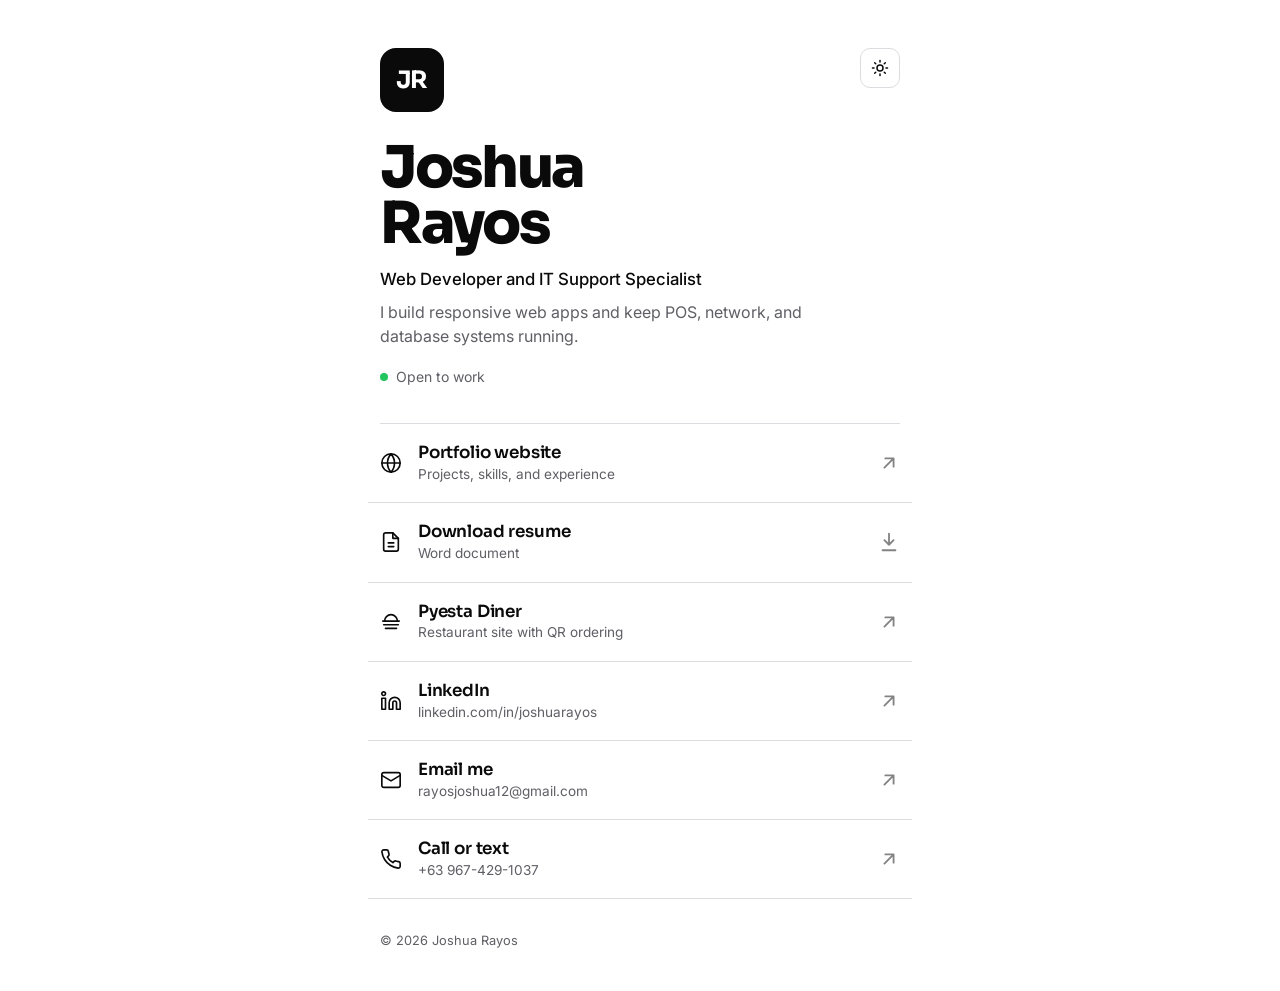
==== index.html @ ccd53c5b "Add files via upload" ====
<!doctype html>
<html lang="en">
<head>
  <meta charset="UTF-8" />
  <meta name="viewport" content="width=device-width, initial-scale=1" />
  <title>Joshua Rayos — Links</title>
  <meta name="description" content="Joshua Rayos, web developer and IT support specialist. Portfolio, resume, and contact links." />
  <meta property="og:title" content="Joshua Rayos — Links" />
  <meta property="og:description" content="Web developer and IT support specialist. Portfolio, resume, and contact links." />
  <link rel="icon" href="data:image/svg+xml,<svg xmlns=%22http://www.w3.org/2000/svg%22 viewBox=%220 0 100 100%22><rect width=%22100%22 height=%22100%22 rx=%2222%22 fill=%22%23111%22/><text x=%2250%22 y=%2467%22 font-size=%2250%22 font-family=%22sans-serif%22 font-weight=%22700%22 fill=%22%23fff%22 text-anchor=%22middle%22>JR</text></svg>" />
  <link rel="preconnect" href="https://fonts.googleapis.com" />
  <link rel="preconnect" href="https://fonts.gstatic.com" crossorigin />
  <link href="https://fonts.googleapis.com/css2?family=Inter:wght@400;500;600&family=Sora:wght@500;700;800&display=swap" rel="stylesheet" />
  <style>
    :root {
      --bg: #ffffff;
      --fg: #0a0a0a;
      --muted: #5f5f66;
      --line: #dcdce0;
      --safe-top: env(safe-area-inset-top, 0px);
      --safe-bottom: env(safe-area-inset-bottom, 0px);
    }
    @media (prefers-color-scheme: dark) {
      :root:not([data-theme="light"]) { --bg: #000000; --fg: #f5f5f5; --muted: #9a9aa2; --line: #2a2a2e; }
    }
    :root[data-theme="dark"] { --bg: #000000; --fg: #f5f5f5; --muted: #9a9aa2; --line: #2a2a2e; }

    * { box-sizing: border-box; margin: 0; }
    html, body { min-height: 100%; }
    body {
      background: var(--bg);
      color: var(--fg);
      font-family: Inter, system-ui, -apple-system, "Segoe UI", sans-serif;
      line-height: 1.5;
      padding: calc(48px + var(--safe-top)) 20px calc(40px + var(--safe-bottom));
      -webkit-font-smoothing: antialiased;
    }
    main { max-width: 520px; margin: 0 auto; }

    .top { display: flex; justify-content: space-between; align-items: flex-start; gap: 16px; }
    .mono {
      width: 64px; height: 64px; border-radius: 16px;
      background: var(--fg); color: var(--bg);
      display: grid; place-items: center;
      font: 700 24px/1 Sora, sans-serif; letter-spacing: -0.02em;
    }
    .theme {
      width: 40px; height: 40px; border-radius: 10px;
      border: 1px solid var(--line); background: transparent; color: var(--fg);
      display: grid; place-items: center; cursor: pointer;
    }
    .theme:hover { border-color: var(--fg); }

    h1 {
      margin-top: 28px;
      font: 800 clamp(2.6rem, 11vw, 3.6rem)/0.98 Sora, sans-serif;
      letter-spacing: -0.04em;
    }
    .role { margin-top: 14px; font-size: 1.05rem; font-weight: 500; }
    .bio { margin-top: 8px; color: var(--muted); max-width: 44ch; }
    .status {
      margin-top: 18px; display: inline-flex; align-items: center; gap: 8px;
      font-size: 0.875rem; color: var(--muted);
    }
    .status::before { content: ""; width: 8px; height: 8px; border-radius: 50%; background: #22c55e; }

    nav { margin-top: 36px; border-top: 1px solid var(--line); }
    .link {
      display: flex; align-items: center; gap: 16px;
      padding: 18px 12px; margin: 0 -12px;
      border-bottom: 1px solid var(--line);
      color: inherit; text-decoration: none;
      transition: background-color .18s, color .18s;
    }
    .link:hover, .link:focus-visible { background: var(--fg); color: var(--bg); outline: none; }
    .link:hover .sub, .link:focus-visible .sub { color: inherit; opacity: .7; }
    .link svg { flex: none; width: 22px; height: 22px; }
    .text { flex: 1; min-width: 0; }
    .title { display: block; font: 600 1.05rem/1.3 Sora, sans-serif; letter-spacing: -0.01em; }
    .sub { display: block; font-size: 0.85rem; color: var(--muted); overflow: hidden; text-overflow: ellipsis; white-space: nowrap; }
    .go { flex: none; width: 18px; height: 18px; opacity: .5; }
    .link:hover .go { opacity: 1; }
    :focus-visible { outline: 2px solid var(--fg); outline-offset: 3px; }

    footer { margin-top: 32px; font-size: 0.8rem; color: var(--muted); }
    @media (prefers-reduced-motion: reduce) { * { transition: none !important; } }
  </style>
</head>
<body>
  <main>
    <div class="top">
      <div class="mono" aria-hidden="true">JR</div>
      <button class="theme" id="theme" aria-label="Toggle light and dark mode">
        <svg width="18" height="18" viewBox="0 0 24 24" fill="none" stroke="currentColor" stroke-width="2" stroke-linecap="round" stroke-linejoin="round"><circle cx="12" cy="12" r="4"/><path d="M12 2v2M12 20v2M4.9 4.9l1.4 1.4M17.7 17.7l1.4 1.4M2 12h2M20 12h2M4.9 19.1l1.4-1.4M17.7 6.3l1.4-1.4"/></svg>
      </button>
    </div>

    <h1>Joshua<br />Rayos</h1>
    <p class="role">Web Developer and IT Support Specialist</p>
    <p class="bio">I build responsive web apps and keep POS, network, and database systems running.</p>
    <p class="status">Open to work</p>

    <nav aria-label="Links">
      <!-- EDIT: replace YOUR-USERNAME and YOUR-REPO with your GitHub details -->
      <a class="link" href="https://YOUR-USERNAME.github.io/YOUR-REPO/" target="_blank" rel="noopener">
        <svg viewBox="0 0 24 24" fill="none" stroke="currentColor" stroke-width="1.8" stroke-linecap="round" stroke-linejoin="round"><circle cx="12" cy="12" r="10"/><path d="M2 12h20M12 2a15 15 0 0 1 0 20M12 2a15 15 0 0 0 0 20"/></svg>
        <span class="text"><span class="title">Portfolio website</span><span class="sub">Projects, skills, and experience</span></span>
        <svg class="go" viewBox="0 0 24 24" fill="none" stroke="currentColor" stroke-width="2" stroke-linecap="round" stroke-linejoin="round"><path d="M7 17 17 7M8 7h9v9"/></svg>
      </a>

      <a class="link" href="./Joshua_Rayos_Professional_Resume.docx" download>
        <svg viewBox="0 0 24 24" fill="none" stroke="currentColor" stroke-width="1.8" stroke-linecap="round" stroke-linejoin="round"><path d="M14 2H6a2 2 0 0 0-2 2v16a2 2 0 0 0 2 2h12a2 2 0 0 0 2-2V8z"/><path d="M14 2v6h6M9 13h6M9 17h6"/></svg>
        <span class="text"><span class="title">Download resume</span><span class="sub">Word document</span></span>
        <svg class="go" viewBox="0 0 24 24" fill="none" stroke="currentColor" stroke-width="2" stroke-linecap="round" stroke-linejoin="round"><path d="M12 3v12M7 10l5 5 5-5M5 21h14"/></svg>
      </a>

      <a class="link" href="https://pyestadiner.com/" target="_blank" rel="noopener">
        <svg viewBox="0 0 24 24" fill="none" stroke="currentColor" stroke-width="1.8" stroke-linecap="round" stroke-linejoin="round"><path d="M3 11h18M5 11a7 7 0 0 1 14 0M4 15h16M6 19h12"/></svg>
        <span class="text"><span class="title">Pyesta Diner</span><span class="sub">Restaurant site with QR ordering</span></span>
        <svg class="go" viewBox="0 0 24 24" fill="none" stroke="currentColor" stroke-width="2" stroke-linecap="round" stroke-linejoin="round"><path d="M7 17 17 7M8 7h9v9"/></svg>
      </a>

      <a class="link" href="https://linkedin.com/in/joshuarayos" target="_blank" rel="noopener">
        <svg viewBox="0 0 24 24" fill="none" stroke="currentColor" stroke-width="1.8" stroke-linecap="round" stroke-linejoin="round"><path d="M16 8a6 6 0 0 1 6 6v7h-4v-7a2 2 0 0 0-4 0v7h-4v-7a6 6 0 0 1 6-6zM2 9h4v12H2zM4 6a2 2 0 1 0 0-4 2 2 0 0 0 0 4z"/></svg>
        <span class="text"><span class="title">LinkedIn</span><span class="sub">linkedin.com/in/joshuarayos</span></span>
        <svg class="go" viewBox="0 0 24 24" fill="none" stroke="currentColor" stroke-width="2" stroke-linecap="round" stroke-linejoin="round"><path d="M7 17 17 7M8 7h9v9"/></svg>
      </a>

      <a class="link" href="mailto:rayosjoshua12@gmail.com">
        <svg viewBox="0 0 24 24" fill="none" stroke="currentColor" stroke-width="1.8" stroke-linecap="round" stroke-linejoin="round"><rect x="2" y="4" width="20" height="16" rx="2"/><path d="m22 7-10 6L2 7"/></svg>
        <span class="text"><span class="title">Email me</span><span class="sub">rayosjoshua12@gmail.com</span></span>
        <svg class="go" viewBox="0 0 24 24" fill="none" stroke="currentColor" stroke-width="2" stroke-linecap="round" stroke-linejoin="round"><path d="M7 17 17 7M8 7h9v9"/></svg>
      </a>

      <a class="link" href="tel:+639674291037">
        <svg viewBox="0 0 24 24" fill="none" stroke="currentColor" stroke-width="1.8" stroke-linecap="round" stroke-linejoin="round"><path d="M22 16.9v3a2 2 0 0 1-2.2 2 19.8 19.8 0 0 1-8.6-3.1 19.5 19.5 0 0 1-6-6A19.8 19.8 0 0 1 2.1 4.2 2 2 0 0 1 4.1 2h3a2 2 0 0 1 2 1.7c.1 1 .4 1.9.7 2.8a2 2 0 0 1-.5 2.1L8.1 9.9a16 16 0 0 0 6 6l1.3-1.3a2 2 0 0 1 2.1-.4c.9.3 1.8.6 2.8.7a2 2 0 0 1 1.7 2z"/></svg>
        <span class="text"><span class="title">Call or text</span><span class="sub">+63 967-429-1037</span></span>
        <svg class="go" viewBox="0 0 24 24" fill="none" stroke="currentColor" stroke-width="2" stroke-linecap="round" stroke-linejoin="round"><path d="M7 17 17 7M8 7h9v9"/></svg>
      </a>
    </nav>

    <footer>&copy; <span id="year"></span> Joshua Rayos</footer>
  </main>

  <script>
    document.getElementById('year').textContent = new Date().getFullYear();
    var root = document.documentElement, btn = document.getElementById('theme');
    try { var saved = localStorage.getItem('theme'); if (saved) root.setAttribute('data-theme', saved); } catch (e) {}
    btn.addEventListener('click', function () {
      var dark = root.getAttribute('data-theme') === 'dark' ||
        (!root.getAttribute('data-theme') && matchMedia('(prefers-color-scheme: dark)').matches);
      var next = dark ? 'light' : 'dark';
      root.setAttribute('data-theme', next);
      try { localStorage.setItem('theme', next); } catch (e) {}
    });
  </script>
</body>
</html>
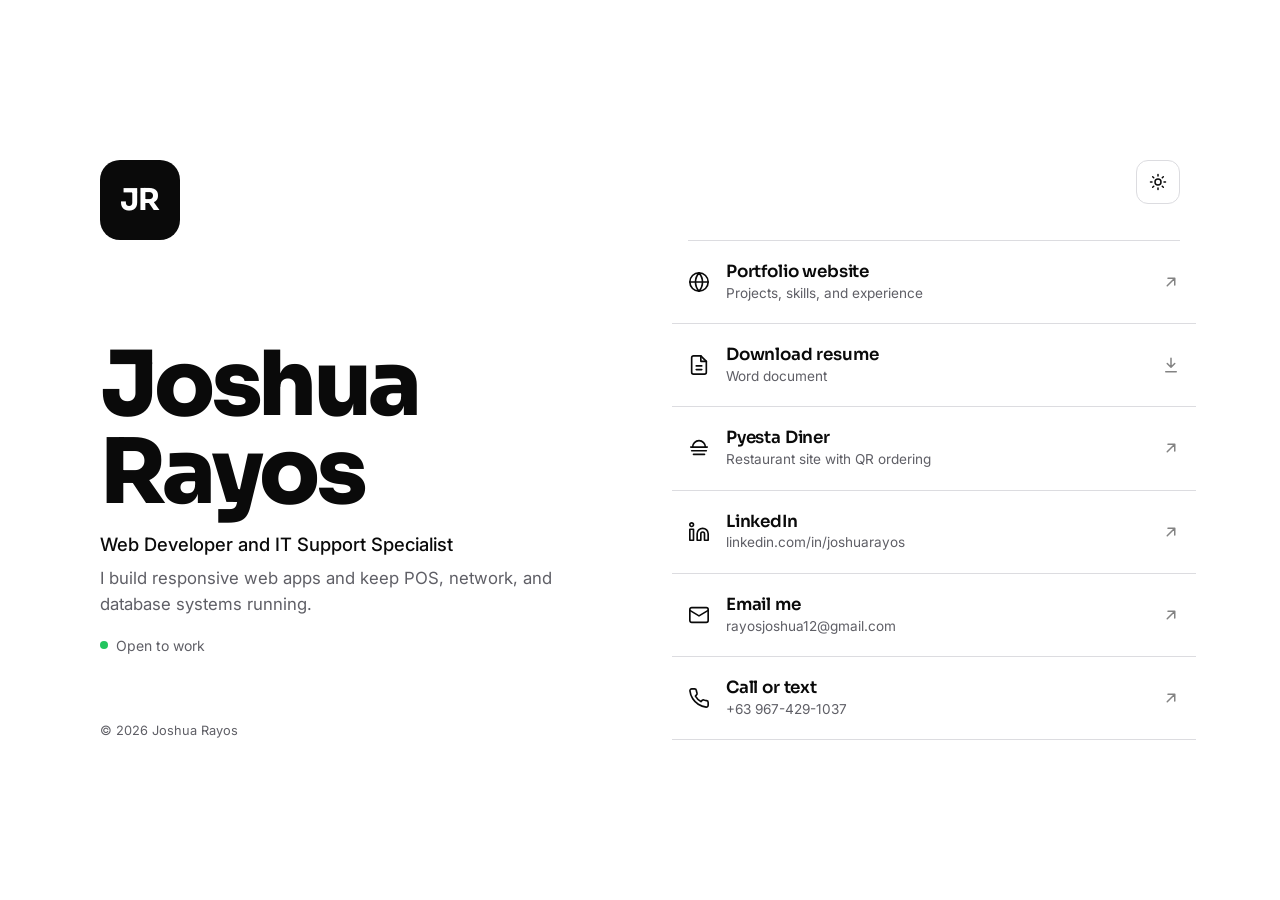
==== commit f31c1602: "Add files via upload TODO" ====
--- a/index.html
+++ b/index.html
@@ -2,157 +2,82 @@
 <html lang="en">
 <head>
   <meta charset="UTF-8" />
-  <meta name="viewport" content="width=device-width, initial-scale=1" />
+  <meta name="viewport" content="width=device-width, initial-scale=1, viewport-fit=cover" />
   <title>Joshua Rayos — Links</title>
   <meta name="description" content="Joshua Rayos, web developer and IT support specialist. Portfolio, resume, and contact links." />
+  <meta name="theme-color" content="#ffffff" />
+  <meta property="og:type" content="website" />
   <meta property="og:title" content="Joshua Rayos — Links" />
   <meta property="og:description" content="Web developer and IT support specialist. Portfolio, resume, and contact links." />
   <link rel="icon" href="data:image/svg+xml,<svg xmlns=%22http://www.w3.org/2000/svg%22 viewBox=%220 0 100 100%22><rect width=%22100%22 height=%22100%22 rx=%2222%22 fill=%22%23111%22/><text x=%2250%22 y=%2467%22 font-size=%2250%22 font-family=%22sans-serif%22 font-weight=%22700%22 fill=%22%23fff%22 text-anchor=%22middle%22>JR</text></svg>" />
+
   <link rel="preconnect" href="https://fonts.googleapis.com" />
   <link rel="preconnect" href="https://fonts.gstatic.com" crossorigin />
   <link href="https://fonts.googleapis.com/css2?family=Inter:wght@400;500;600&family=Sora:wght@500;700;800&display=swap" rel="stylesheet" />
-  <style>
-    :root {
-      --bg: #ffffff;
-      --fg: #0a0a0a;
-      --muted: #5f5f66;
-      --line: #dcdce0;
-      --safe-top: env(safe-area-inset-top, 0px);
-      --safe-bottom: env(safe-area-inset-bottom, 0px);
-    }
-    @media (prefers-color-scheme: dark) {
-      :root:not([data-theme="light"]) { --bg: #000000; --fg: #f5f5f5; --muted: #9a9aa2; --line: #2a2a2e; }
-    }
-    :root[data-theme="dark"] { --bg: #000000; --fg: #f5f5f5; --muted: #9a9aa2; --line: #2a2a2e; }
 
-    * { box-sizing: border-box; margin: 0; }
-    html, body { min-height: 100%; }
-    body {
-      background: var(--bg);
-      color: var(--fg);
-      font-family: Inter, system-ui, -apple-system, "Segoe UI", sans-serif;
-      line-height: 1.5;
-      padding: calc(48px + var(--safe-top)) 20px calc(40px + var(--safe-bottom));
-      -webkit-font-smoothing: antialiased;
-    }
-    main { max-width: 520px; margin: 0 auto; }
-
-    .top { display: flex; justify-content: space-between; align-items: flex-start; gap: 16px; }
-    .mono {
-      width: 64px; height: 64px; border-radius: 16px;
-      background: var(--fg); color: var(--bg);
-      display: grid; place-items: center;
-      font: 700 24px/1 Sora, sans-serif; letter-spacing: -0.02em;
-    }
-    .theme {
-      width: 40px; height: 40px; border-radius: 10px;
-      border: 1px solid var(--line); background: transparent; color: var(--fg);
-      display: grid; place-items: center; cursor: pointer;
-    }
-    .theme:hover { border-color: var(--fg); }
-
-    h1 {
-      margin-top: 28px;
-      font: 800 clamp(2.6rem, 11vw, 3.6rem)/0.98 Sora, sans-serif;
-      letter-spacing: -0.04em;
-    }
-    .role { margin-top: 14px; font-size: 1.05rem; font-weight: 500; }
-    .bio { margin-top: 8px; color: var(--muted); max-width: 44ch; }
-    .status {
-      margin-top: 18px; display: inline-flex; align-items: center; gap: 8px;
-      font-size: 0.875rem; color: var(--muted);
-    }
-    .status::before { content: ""; width: 8px; height: 8px; border-radius: 50%; background: #22c55e; }
-
-    nav { margin-top: 36px; border-top: 1px solid var(--line); }
-    .link {
-      display: flex; align-items: center; gap: 16px;
-      padding: 18px 12px; margin: 0 -12px;
-      border-bottom: 1px solid var(--line);
-      color: inherit; text-decoration: none;
-      transition: background-color .18s, color .18s;
-    }
-    .link:hover, .link:focus-visible { background: var(--fg); color: var(--bg); outline: none; }
-    .link:hover .sub, .link:focus-visible .sub { color: inherit; opacity: .7; }
-    .link svg { flex: none; width: 22px; height: 22px; }
-    .text { flex: 1; min-width: 0; }
-    .title { display: block; font: 600 1.05rem/1.3 Sora, sans-serif; letter-spacing: -0.01em; }
-    .sub { display: block; font-size: 0.85rem; color: var(--muted); overflow: hidden; text-overflow: ellipsis; white-space: nowrap; }
-    .go { flex: none; width: 18px; height: 18px; opacity: .5; }
-    .link:hover .go { opacity: 1; }
-    :focus-visible { outline: 2px solid var(--fg); outline-offset: 3px; }
-
-    footer { margin-top: 32px; font-size: 0.8rem; color: var(--muted); }
-    @media (prefers-reduced-motion: reduce) { * { transition: none !important; } }
-  </style>
+  <link rel="stylesheet" href="css/style.css" />
+  <script src="js/theme-init.js"></script>
 </head>
 <body>
-  <main>
-    <div class="top">
+  <div class="page">
+
+    <header class="top">
       <div class="mono" aria-hidden="true">JR</div>
-      <button class="theme" id="theme" aria-label="Toggle light and dark mode">
-        <svg width="18" height="18" viewBox="0 0 24 24" fill="none" stroke="currentColor" stroke-width="2" stroke-linecap="round" stroke-linejoin="round"><circle cx="12" cy="12" r="4"/><path d="M12 2v2M12 20v2M4.9 4.9l1.4 1.4M17.7 17.7l1.4 1.4M2 12h2M20 12h2M4.9 19.1l1.4-1.4M17.7 6.3l1.4-1.4"/></svg>
+      <button class="theme" id="theme" type="button" aria-label="Toggle light and dark mode" aria-pressed="false">
+        <svg width="18" height="18" viewBox="0 0 24 24" fill="none" stroke="currentColor" stroke-width="2" stroke-linecap="round" stroke-linejoin="round" aria-hidden="true"><circle cx="12" cy="12" r="4"/><path d="M12 2v2M12 20v2M4.9 4.9l1.4 1.4M17.7 17.7l1.4 1.4M2 12h2M20 12h2M4.9 19.1l1.4-1.4M17.7 6.3l1.4-1.4"/></svg>
       </button>
-    </div>
+    </header>
 
-    <h1>Joshua<br />Rayos</h1>
-    <p class="role">Web Developer and IT Support Specialist</p>
-    <p class="bio">I build responsive web apps and keep POS, network, and database systems running.</p>
-    <p class="status">Open to work</p>
+    <main class="intro">
+      <h1>Joshua<br />Rayos</h1>
+      <p class="role">Web Developer and IT Support Specialist</p>
+      <p class="bio">I build responsive web apps and keep POS, network, and database systems running.</p>
+      <p class="status">Open to work</p>
+    </main>
 
-    <nav aria-label="Links">
-      <!-- EDIT: replace YOUR-USERNAME and YOUR-REPO with your GitHub details -->
+    <nav class="links" aria-label="Links">
+      <!-- TODO: replace this with the real URL of your portfolio website -->
       <a class="link" href="https://YOUR-USERNAME.github.io/YOUR-REPO/" target="_blank" rel="noopener">
-        <svg viewBox="0 0 24 24" fill="none" stroke="currentColor" stroke-width="1.8" stroke-linecap="round" stroke-linejoin="round"><circle cx="12" cy="12" r="10"/><path d="M2 12h20M12 2a15 15 0 0 1 0 20M12 2a15 15 0 0 0 0 20"/></svg>
+        <svg viewBox="0 0 24 24" fill="none" stroke="currentColor" stroke-width="1.8" stroke-linecap="round" stroke-linejoin="round" aria-hidden="true"><circle cx="12" cy="12" r="10"/><path d="M2 12h20M12 2a15 15 0 0 1 0 20M12 2a15 15 0 0 0 0 20"/></svg>
         <span class="text"><span class="title">Portfolio website</span><span class="sub">Projects, skills, and experience</span></span>
-        <svg class="go" viewBox="0 0 24 24" fill="none" stroke="currentColor" stroke-width="2" stroke-linecap="round" stroke-linejoin="round"><path d="M7 17 17 7M8 7h9v9"/></svg>
+        <svg class="go" viewBox="0 0 24 24" fill="none" stroke="currentColor" stroke-width="2" stroke-linecap="round" stroke-linejoin="round" aria-hidden="true"><path d="M7 17 17 7M8 7h9v9"/></svg>
       </a>
 
       <a class="link" href="./Joshua_Rayos_Professional_Resume.docx" download>
-        <svg viewBox="0 0 24 24" fill="none" stroke="currentColor" stroke-width="1.8" stroke-linecap="round" stroke-linejoin="round"><path d="M14 2H6a2 2 0 0 0-2 2v16a2 2 0 0 0 2 2h12a2 2 0 0 0 2-2V8z"/><path d="M14 2v6h6M9 13h6M9 17h6"/></svg>
+        <svg viewBox="0 0 24 24" fill="none" stroke="currentColor" stroke-width="1.8" stroke-linecap="round" stroke-linejoin="round" aria-hidden="true"><path d="M14 2H6a2 2 0 0 0-2 2v16a2 2 0 0 0 2 2h12a2 2 0 0 0 2-2V8z"/><path d="M14 2v6h6M9 13h6M9 17h6"/></svg>
         <span class="text"><span class="title">Download resume</span><span class="sub">Word document</span></span>
-        <svg class="go" viewBox="0 0 24 24" fill="none" stroke="currentColor" stroke-width="2" stroke-linecap="round" stroke-linejoin="round"><path d="M12 3v12M7 10l5 5 5-5M5 21h14"/></svg>
+        <svg class="go" viewBox="0 0 24 24" fill="none" stroke="currentColor" stroke-width="2" stroke-linecap="round" stroke-linejoin="round" aria-hidden="true"><path d="M12 3v12M7 10l5 5 5-5M5 21h14"/></svg>
       </a>
 
       <a class="link" href="https://pyestadiner.com/" target="_blank" rel="noopener">
-        <svg viewBox="0 0 24 24" fill="none" stroke="currentColor" stroke-width="1.8" stroke-linecap="round" stroke-linejoin="round"><path d="M3 11h18M5 11a7 7 0 0 1 14 0M4 15h16M6 19h12"/></svg>
+        <svg viewBox="0 0 24 24" fill="none" stroke="currentColor" stroke-width="1.8" stroke-linecap="round" stroke-linejoin="round" aria-hidden="true"><path d="M3 11h18M5 11a7 7 0 0 1 14 0M4 15h16M6 19h12"/></svg>
         <span class="text"><span class="title">Pyesta Diner</span><span class="sub">Restaurant site with QR ordering</span></span>
-        <svg class="go" viewBox="0 0 24 24" fill="none" stroke="currentColor" stroke-width="2" stroke-linecap="round" stroke-linejoin="round"><path d="M7 17 17 7M8 7h9v9"/></svg>
+        <svg class="go" viewBox="0 0 24 24" fill="none" stroke="currentColor" stroke-width="2" stroke-linecap="round" stroke-linejoin="round" aria-hidden="true"><path d="M7 17 17 7M8 7h9v9"/></svg>
       </a>
 
       <a class="link" href="https://linkedin.com/in/joshuarayos" target="_blank" rel="noopener">
-        <svg viewBox="0 0 24 24" fill="none" stroke="currentColor" stroke-width="1.8" stroke-linecap="round" stroke-linejoin="round"><path d="M16 8a6 6 0 0 1 6 6v7h-4v-7a2 2 0 0 0-4 0v7h-4v-7a6 6 0 0 1 6-6zM2 9h4v12H2zM4 6a2 2 0 1 0 0-4 2 2 0 0 0 0 4z"/></svg>
+        <svg viewBox="0 0 24 24" fill="none" stroke="currentColor" stroke-width="1.8" stroke-linecap="round" stroke-linejoin="round" aria-hidden="true"><path d="M16 8a6 6 0 0 1 6 6v7h-4v-7a2 2 0 0 0-4 0v7h-4v-7a6 6 0 0 1 6-6zM2 9h4v12H2zM4 6a2 2 0 1 0 0-4 2 2 0 0 0 0 4z"/></svg>
         <span class="text"><span class="title">LinkedIn</span><span class="sub">linkedin.com/in/joshuarayos</span></span>
-        <svg class="go" viewBox="0 0 24 24" fill="none" stroke="currentColor" stroke-width="2" stroke-linecap="round" stroke-linejoin="round"><path d="M7 17 17 7M8 7h9v9"/></svg>
+        <svg class="go" viewBox="0 0 24 24" fill="none" stroke="currentColor" stroke-width="2" stroke-linecap="round" stroke-linejoin="round" aria-hidden="true"><path d="M7 17 17 7M8 7h9v9"/></svg>
       </a>
 
       <a class="link" href="mailto:rayosjoshua12@gmail.com">
-        <svg viewBox="0 0 24 24" fill="none" stroke="currentColor" stroke-width="1.8" stroke-linecap="round" stroke-linejoin="round"><rect x="2" y="4" width="20" height="16" rx="2"/><path d="m22 7-10 6L2 7"/></svg>
+        <svg viewBox="0 0 24 24" fill="none" stroke="currentColor" stroke-width="1.8" stroke-linecap="round" stroke-linejoin="round" aria-hidden="true"><rect x="2" y="4" width="20" height="16" rx="2"/><path d="m22 7-10 6L2 7"/></svg>
         <span class="text"><span class="title">Email me</span><span class="sub">rayosjoshua12@gmail.com</span></span>
-        <svg class="go" viewBox="0 0 24 24" fill="none" stroke="currentColor" stroke-width="2" stroke-linecap="round" stroke-linejoin="round"><path d="M7 17 17 7M8 7h9v9"/></svg>
+        <svg class="go" viewBox="0 0 24 24" fill="none" stroke="currentColor" stroke-width="2" stroke-linecap="round" stroke-linejoin="round" aria-hidden="true"><path d="M7 17 17 7M8 7h9v9"/></svg>
       </a>
 
       <a class="link" href="tel:+639674291037">
-        <svg viewBox="0 0 24 24" fill="none" stroke="currentColor" stroke-width="1.8" stroke-linecap="round" stroke-linejoin="round"><path d="M22 16.9v3a2 2 0 0 1-2.2 2 19.8 19.8 0 0 1-8.6-3.1 19.5 19.5 0 0 1-6-6A19.8 19.8 0 0 1 2.1 4.2 2 2 0 0 1 4.1 2h3a2 2 0 0 1 2 1.7c.1 1 .4 1.9.7 2.8a2 2 0 0 1-.5 2.1L8.1 9.9a16 16 0 0 0 6 6l1.3-1.3a2 2 0 0 1 2.1-.4c.9.3 1.8.6 2.8.7a2 2 0 0 1 1.7 2z"/></svg>
+        <svg viewBox="0 0 24 24" fill="none" stroke="currentColor" stroke-width="1.8" stroke-linecap="round" stroke-linejoin="round" aria-hidden="true"><path d="M22 16.9v3a2 2 0 0 1-2.2 2 19.8 19.8 0 0 1-8.6-3.1 19.5 19.5 0 0 1-6-6A19.8 19.8 0 0 1 2.1 4.2 2 2 0 0 1 4.1 2h3a2 2 0 0 1 2 1.7c.1 1 .4 1.9.7 2.8a2 2 0 0 1-.5 2.1L8.1 9.9a16 16 0 0 0 6 6l1.3-1.3a2 2 0 0 1 2.1-.4c.9.3 1.8.6 2.8.7a2 2 0 0 1 1.7 2z"/></svg>
         <span class="text"><span class="title">Call or text</span><span class="sub">+63 967-429-1037</span></span>
-        <svg class="go" viewBox="0 0 24 24" fill="none" stroke="currentColor" stroke-width="2" stroke-linecap="round" stroke-linejoin="round"><path d="M7 17 17 7M8 7h9v9"/></svg>
+        <svg class="go" viewBox="0 0 24 24" fill="none" stroke="currentColor" stroke-width="2" stroke-linecap="round" stroke-linejoin="round" aria-hidden="true"><path d="M7 17 17 7M8 7h9v9"/></svg>
       </a>
     </nav>
 
-    <footer>&copy; <span id="year"></span> Joshua Rayos</footer>
-  </main>
+    <footer class="foot">&copy; <span id="year">2026</span> Joshua Rayos</footer>
 
-  <script>
-    document.getElementById('year').textContent = new Date().getFullYear();
-    var root = document.documentElement, btn = document.getElementById('theme');
-    try { var saved = localStorage.getItem('theme'); if (saved) root.setAttribute('data-theme', saved); } catch (e) {}
-    btn.addEventListener('click', function () {
-      var dark = root.getAttribute('data-theme') === 'dark' ||
-        (!root.getAttribute('data-theme') && matchMedia('(prefers-color-scheme: dark)').matches);
-      var next = dark ? 'light' : 'dark';
-      root.setAttribute('data-theme', next);
-      try { localStorage.setItem('theme', next); } catch (e) {}
-    });
-  </script>
+  </div>
+
+  <script src="js/main.js" defer></script>
 </body>
 </html>
--- a/css/style.css
+++ b/css/style.css
@@ -0,0 +1,191 @@
+/* ---------- Tokens ---------- */
+:root {
+  --bg: #ffffff;
+  --fg: #0a0a0a;
+  --muted: #5f5f66;
+  --line: #dcdce0;
+  --safe-top: env(safe-area-inset-top, 0px);
+  --safe-bottom: env(safe-area-inset-bottom, 0px);
+  --gutter: 20px;
+  --font-body: Inter, system-ui, -apple-system, "Segoe UI", Roboto, sans-serif;
+  --font-display: Sora, Inter, system-ui, -apple-system, "Segoe UI", sans-serif;
+  color-scheme: light;
+}
+
+@media (prefers-color-scheme: dark) {
+  :root:not([data-theme="light"]) {
+    --bg: #000000; --fg: #f5f5f5; --muted: #9a9aa2; --line: #2a2a2e;
+    color-scheme: dark;
+  }
+}
+:root[data-theme="dark"] {
+  --bg: #000000; --fg: #f5f5f5; --muted: #9a9aa2; --line: #2a2a2e;
+  color-scheme: dark;
+}
+
+/* ---------- Base ---------- */
+*, *::before, *::after { box-sizing: border-box; }
+* { margin: 0; }
+html { -webkit-text-size-adjust: 100%; text-size-adjust: 100%; }
+body {
+  min-height: 100vh;
+  min-height: 100dvh;
+  background: var(--bg);
+  color: var(--fg);
+  font-family: var(--font-body);
+  line-height: 1.5;
+  -webkit-font-smoothing: antialiased;
+  padding:
+    calc(40px + var(--safe-top))
+    max(var(--gutter), env(safe-area-inset-right, 0px))
+    calc(32px + var(--safe-bottom))
+    max(var(--gutter), env(safe-area-inset-left, 0px));
+}
+svg { display: block; }
+:focus-visible { outline: 2px solid var(--fg); outline-offset: 3px; }
+
+/* ---------- Layout (mobile first: one column) ---------- */
+.page {
+  display: grid;
+  grid-template-columns: minmax(0, 1fr);
+  grid-template-areas:
+    "top"
+    "intro"
+    "links"
+    "foot";
+  max-width: 520px;
+  margin: 0 auto;
+}
+.top   { grid-area: top; }
+.intro { grid-area: intro; }
+.links { grid-area: links; }
+.foot  { grid-area: foot; }
+
+/* ---------- Header ---------- */
+.top { display: flex; justify-content: space-between; align-items: flex-start; gap: 16px; }
+
+.mono {
+  width: 64px; height: 64px; border-radius: 16px;
+  background: var(--fg); color: var(--bg);
+  display: grid; place-items: center;
+  font: 700 24px/1 var(--font-display);
+  letter-spacing: -0.02em;
+}
+
+.theme {
+  width: 44px; height: 44px; border-radius: 12px;
+  border: 1px solid var(--line); background: transparent; color: var(--fg);
+  display: grid; place-items: center; cursor: pointer;
+  -webkit-tap-highlight-color: transparent;
+}
+.theme:active { background: var(--line); }
+
+/* ---------- Intro ---------- */
+h1 {
+  margin-top: 28px;
+  font: 800 clamp(2.6rem, 12vw, 3.6rem)/0.98 var(--font-display);
+  letter-spacing: -0.04em;
+  overflow-wrap: anywhere;
+}
+.role { margin-top: 14px; font-size: 1.05rem; font-weight: 500; }
+.bio { margin-top: 8px; color: var(--muted); max-width: 44ch; }
+.status {
+  margin-top: 18px; display: inline-flex; align-items: center; gap: 8px;
+  font-size: 0.875rem; color: var(--muted);
+}
+.status::before { content: ""; width: 8px; height: 8px; border-radius: 50%; background: #22c55e; }
+
+/* ---------- Links ---------- */
+.links { margin-top: 36px; border-top: 1px solid var(--line); }
+
+.link {
+  display: flex; align-items: center; gap: 16px;
+  min-height: 64px;
+  padding: 16px 12px; margin: 0 -12px;
+  border-bottom: 1px solid var(--line);
+  color: inherit; text-decoration: none;
+  transition: background-color .18s, color .18s;
+  -webkit-tap-highlight-color: transparent;
+}
+.link:focus-visible,
+.link:active { background: var(--fg); color: var(--bg); outline: none; }
+.link:focus-visible .sub,
+.link:active .sub { color: inherit; opacity: .7; }
+
+/* Hover only on devices that really hover, so phones don't get a stuck highlight */
+@media (hover: hover) {
+  .link:hover { background: var(--fg); color: var(--bg); }
+  .link:hover .sub { color: inherit; opacity: .7; }
+  .link:hover .go { opacity: 1; }
+  .theme:hover { border-color: var(--fg); }
+}
+
+.link svg { flex: none; width: 22px; height: 22px; }
+.text { flex: 1; min-width: 0; }
+.title { display: block; font: 600 1.05rem/1.3 var(--font-display); letter-spacing: -0.01em; }
+.sub {
+  display: block; font-size: 0.85rem; color: var(--muted);
+  overflow: hidden; text-overflow: ellipsis; white-space: nowrap;
+}
+.link .go { width: 18px; height: 18px; opacity: .5; }
+
+/* ---------- Footer ---------- */
+.foot { margin-top: 32px; font-size: 0.8rem; color: var(--muted); }
+
+/* ---------- Small phones ---------- */
+@media (max-width: 360px) {
+  :root { --gutter: 16px; }
+  .mono { width: 56px; height: 56px; font-size: 21px; }
+  .link { gap: 12px; }
+  .title { font-size: 1rem; }
+}
+
+/* ---------- Large phones / small tablets ---------- */
+@media (min-width: 600px) {
+  :root { --gutter: 32px; }
+  body { padding-top: calc(64px + var(--safe-top)); padding-bottom: calc(48px + var(--safe-bottom)); }
+  .page { max-width: 600px; }
+  .mono { width: 72px; height: 72px; font-size: 27px; border-radius: 18px; }
+  h1 { margin-top: 36px; font-size: 4.25rem; }
+  .role { font-size: 1.15rem; }
+  .bio { font-size: 1.05rem; }
+  .link { padding: 20px 16px; margin: 0 -16px; }
+}
+
+/* ---------- Desktop: profile on the left, links on the right ---------- */
+@media (min-width: 960px) {
+  :root { --gutter: 48px; }
+  body { display: grid; align-items: center; padding-top: calc(48px + var(--safe-top)); }
+  .page {
+    max-width: 1080px;
+    width: 100%;
+    column-gap: 96px;
+    grid-template-columns: minmax(0, 1fr) minmax(0, 1fr);
+    grid-template-areas:
+      "top   top"
+      "intro links"
+      "foot  links";
+    grid-template-rows: auto 1fr auto;
+    align-items: start;
+  }
+  .intro { align-self: center; }
+  .links { margin-top: 0; align-self: center; grid-row: 2 / 4; }
+  .foot  { align-self: end; margin-top: 0; }
+  h1 { font-size: clamp(4.25rem, 7vw, 6rem); }
+  .mono { width: 80px; height: 80px; font-size: 30px; border-radius: 20px; }
+}
+
+/* ---------- Short landscape phones ---------- */
+@media (max-height: 480px) and (orientation: landscape) {
+  body { padding-top: calc(24px + var(--safe-top)); }
+  h1 { margin-top: 16px; }
+}
+
+/* ---------- Motion + print ---------- */
+@media (prefers-reduced-motion: reduce) {
+  * { transition: none !important; }
+}
+@media print {
+  .theme { display: none; }
+  body { padding: 0; }
+}
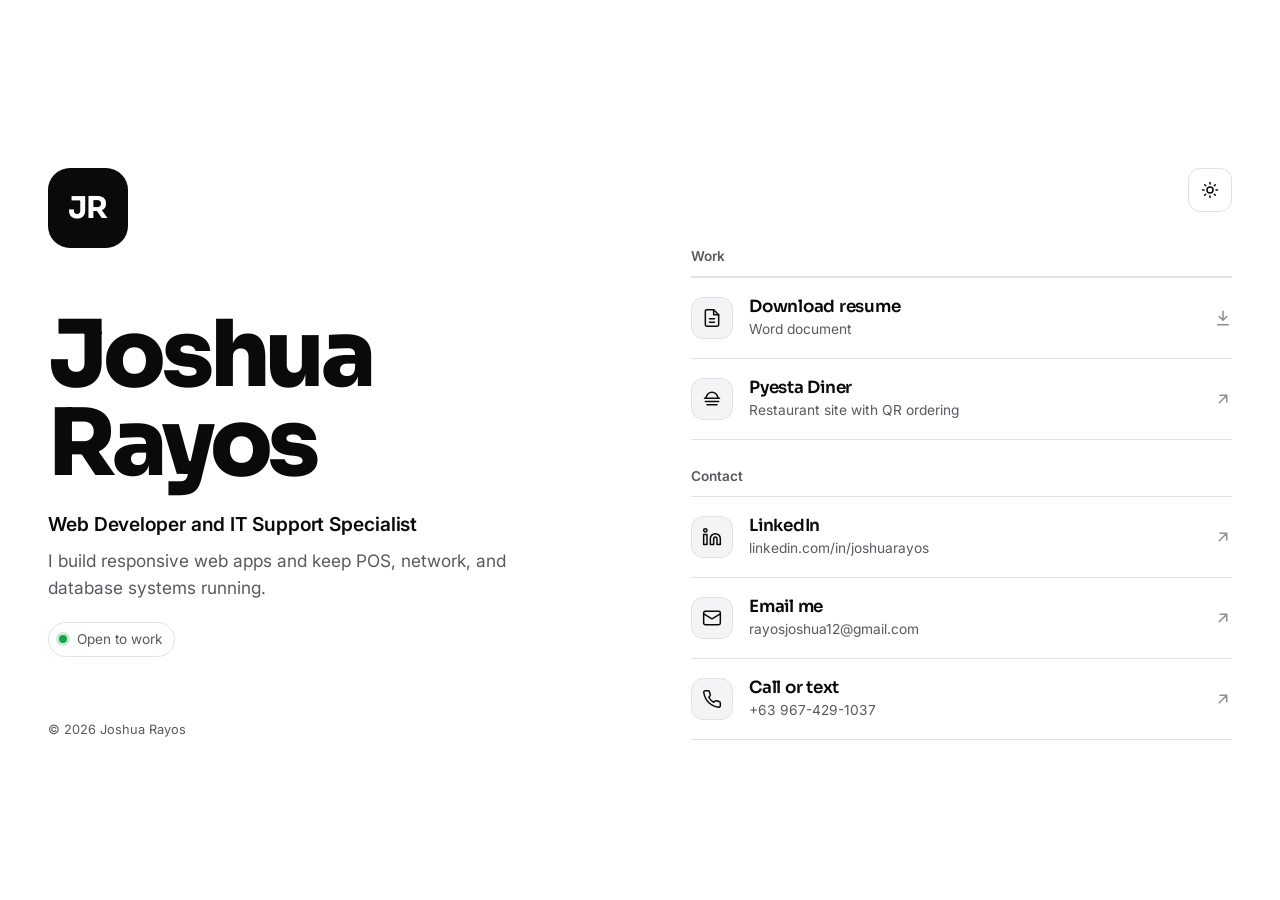
==== commit 72656715: "Add files via upload" ====
--- a/index.html
+++ b/index.html
@@ -3,28 +3,44 @@
 <head>
   <meta charset="UTF-8" />
   <meta name="viewport" content="width=device-width, initial-scale=1, viewport-fit=cover" />
-  <title>Joshua Rayos — Links</title>
+  <title>Joshua Rayos | Web Developer and IT Support Specialist</title>
   <meta name="description" content="Joshua Rayos, web developer and IT support specialist. Portfolio, resume, and contact links." />
+  <meta name="author" content="Joshua Rayos" />
+  <meta name="color-scheme" content="light dark" />
   <meta name="theme-color" content="#ffffff" />
   <meta property="og:type" content="website" />
-  <meta property="og:title" content="Joshua Rayos — Links" />
-  <meta property="og:description" content="Web developer and IT support specialist. Portfolio, resume, and contact links." />
+  <meta property="og:title" content="Joshua Rayos | Web Developer and IT Support Specialist" />
+  <meta property="og:description" content="I build responsive web apps and keep POS, network, and database systems running." />
+  <meta name="twitter:card" content="summary" />
   <link rel="icon" href="data:image/svg+xml,<svg xmlns=%22http://www.w3.org/2000/svg%22 viewBox=%220 0 100 100%22><rect width=%22100%22 height=%22100%22 rx=%2222%22 fill=%22%23111%22/><text x=%2250%22 y=%2467%22 font-size=%2250%22 font-family=%22sans-serif%22 font-weight=%22700%22 fill=%22%23fff%22 text-anchor=%22middle%22>JR</text></svg>" />
 
   <link rel="preconnect" href="https://fonts.googleapis.com" />
   <link rel="preconnect" href="https://fonts.gstatic.com" crossorigin />
-  <link href="https://fonts.googleapis.com/css2?family=Inter:wght@400;500;600&family=Sora:wght@500;700;800&display=swap" rel="stylesheet" />
+  <link href="https://fonts.googleapis.com/css2?family=Inter:wght@400;500;600&family=Sora:wght@500;600;700;800&display=swap" rel="stylesheet" />
 
-  <link rel="stylesheet" href="css/style.css" />
-  <script src="js/theme-init.js"></script>
+  <link rel="stylesheet" href="style.css" />
+  <script src="theme-init.js"></script>
+
+  <script type="application/ld+json">
+  {
+    "@context": "https://schema.org",
+    "@type": "Person",
+    "name": "Joshua Rayos",
+    "jobTitle": "Web Developer and IT Support Specialist",
+    "sameAs": ["https://linkedin.com/in/joshuarayos"]
+  }
+  </script>
 </head>
 <body>
+  <a class="skip" href="#links">Skip to links</a>
+
   <div class="page">
 
     <header class="top">
       <div class="mono" aria-hidden="true">JR</div>
       <button class="theme" id="theme" type="button" aria-label="Toggle light and dark mode" aria-pressed="false">
-        <svg width="18" height="18" viewBox="0 0 24 24" fill="none" stroke="currentColor" stroke-width="2" stroke-linecap="round" stroke-linejoin="round" aria-hidden="true"><circle cx="12" cy="12" r="4"/><path d="M12 2v2M12 20v2M4.9 4.9l1.4 1.4M17.7 17.7l1.4 1.4M2 12h2M20 12h2M4.9 19.1l1.4-1.4M17.7 6.3l1.4-1.4"/></svg>
+        <svg width="18" height="18" class="sun" viewBox="0 0 24 24" fill="none" stroke="currentColor" stroke-width="2" stroke-linecap="round" stroke-linejoin="round" aria-hidden="true"><circle cx="12" cy="12" r="4"/><path d="M12 2v2M12 20v2M4.9 4.9l1.4 1.4M17.7 17.7l1.4 1.4M2 12h2M20 12h2M4.9 19.1l1.4-1.4M17.7 6.3l1.4-1.4"/></svg>
+        <svg width="18" height="18" class="moon" viewBox="0 0 24 24" fill="none" stroke="currentColor" stroke-width="2" stroke-linecap="round" stroke-linejoin="round" aria-hidden="true"><path d="M21 12.8A9 9 0 1 1 11.2 3a7 7 0 0 0 9.8 9.8z"/></svg>
       </button>
     </header>
 
@@ -35,49 +51,66 @@
       <p class="status">Open to work</p>
     </main>
 
-    <nav class="links" aria-label="Links">
-      <!-- TODO: replace this with the real URL of your portfolio website -->
-      <a class="link" href="https://YOUR-USERNAME.github.io/YOUR-REPO/" target="_blank" rel="noopener">
-        <svg viewBox="0 0 24 24" fill="none" stroke="currentColor" stroke-width="1.8" stroke-linecap="round" stroke-linejoin="round" aria-hidden="true"><circle cx="12" cy="12" r="10"/><path d="M2 12h20M12 2a15 15 0 0 1 0 20M12 2a15 15 0 0 0 0 20"/></svg>
-        <span class="text"><span class="title">Portfolio website</span><span class="sub">Projects, skills, and experience</span></span>
-        <svg class="go" viewBox="0 0 24 24" fill="none" stroke="currentColor" stroke-width="2" stroke-linecap="round" stroke-linejoin="round" aria-hidden="true"><path d="M7 17 17 7M8 7h9v9"/></svg>
-      </a>
+    <nav class="links" id="links" aria-label="Links">
+      <section class="group" aria-labelledby="g-work">
+        <h2 id="g-work">Work</h2>
+        <ul>
+        <li>
+          <a class="link" href="https://YOUR-USERNAME.github.io/YOUR-REPO/" target="_blank" rel="noopener">
+            <span class="icon"><svg viewBox="0 0 24 24" fill="none" stroke="currentColor" stroke-width="1.8" stroke-linecap="round" stroke-linejoin="round" aria-hidden="true"><circle cx="12" cy="12" r="10"/><path d="M2 12h20M12 2a15 15 0 0 1 0 20M12 2a15 15 0 0 0 0 20"/></svg></span>
+            <span class="text"><span class="title">Portfolio website</span><span class="sub">Projects, skills, and experience</span></span>
+            <svg class="go" viewBox="0 0 24 24" fill="none" stroke="currentColor" stroke-width="2" stroke-linecap="round" stroke-linejoin="round" aria-hidden="true"><path d="M7 17 17 7M8 7h9v9"/></svg>
+          </a>
+        </li>
+        <li>
+          <a class="link" href="./Joshua_Rayos_Professional_Resume.docx" download>
+            <span class="icon"><svg viewBox="0 0 24 24" fill="none" stroke="currentColor" stroke-width="1.8" stroke-linecap="round" stroke-linejoin="round" aria-hidden="true"><path d="M14 2H6a2 2 0 0 0-2 2v16a2 2 0 0 0 2 2h12a2 2 0 0 0 2-2V8z"/><path d="M14 2v6h6M9 13h6M9 17h6"/></svg></span>
+            <span class="text"><span class="title">Download resume</span><span class="sub">Word document</span></span>
+            <svg class="go" viewBox="0 0 24 24" fill="none" stroke="currentColor" stroke-width="2" stroke-linecap="round" stroke-linejoin="round" aria-hidden="true"><path d="M12 3v12M7 10l5 5 5-5M5 21h14"/></svg>
+          </a>
+        </li>
+        <li>
+          <a class="link" href="https://pyestadiner.com/" target="_blank" rel="noopener">
+            <span class="icon"><svg viewBox="0 0 24 24" fill="none" stroke="currentColor" stroke-width="1.8" stroke-linecap="round" stroke-linejoin="round" aria-hidden="true"><path d="M3 11h18M5 11a7 7 0 0 1 14 0M4 15h16M6 19h12"/></svg></span>
+            <span class="text"><span class="title">Pyesta Diner</span><span class="sub">Restaurant site with QR ordering</span></span>
+            <svg class="go" viewBox="0 0 24 24" fill="none" stroke="currentColor" stroke-width="2" stroke-linecap="round" stroke-linejoin="round" aria-hidden="true"><path d="M7 17 17 7M8 7h9v9"/></svg>
+          </a>
+        </li>
+        </ul>
+      </section>
 
-      <a class="link" href="./Joshua_Rayos_Professional_Resume.docx" download>
-        <svg viewBox="0 0 24 24" fill="none" stroke="currentColor" stroke-width="1.8" stroke-linecap="round" stroke-linejoin="round" aria-hidden="true"><path d="M14 2H6a2 2 0 0 0-2 2v16a2 2 0 0 0 2 2h12a2 2 0 0 0 2-2V8z"/><path d="M14 2v6h6M9 13h6M9 17h6"/></svg>
-        <span class="text"><span class="title">Download resume</span><span class="sub">Word document</span></span>
-        <svg class="go" viewBox="0 0 24 24" fill="none" stroke="currentColor" stroke-width="2" stroke-linecap="round" stroke-linejoin="round" aria-hidden="true"><path d="M12 3v12M7 10l5 5 5-5M5 21h14"/></svg>
-      </a>
-
-      <a class="link" href="https://pyestadiner.com/" target="_blank" rel="noopener">
-        <svg viewBox="0 0 24 24" fill="none" stroke="currentColor" stroke-width="1.8" stroke-linecap="round" stroke-linejoin="round" aria-hidden="true"><path d="M3 11h18M5 11a7 7 0 0 1 14 0M4 15h16M6 19h12"/></svg>
-        <span class="text"><span class="title">Pyesta Diner</span><span class="sub">Restaurant site with QR ordering</span></span>
-        <svg class="go" viewBox="0 0 24 24" fill="none" stroke="currentColor" stroke-width="2" stroke-linecap="round" stroke-linejoin="round" aria-hidden="true"><path d="M7 17 17 7M8 7h9v9"/></svg>
-      </a>
-
-      <a class="link" href="https://linkedin.com/in/joshuarayos" target="_blank" rel="noopener">
-        <svg viewBox="0 0 24 24" fill="none" stroke="currentColor" stroke-width="1.8" stroke-linecap="round" stroke-linejoin="round" aria-hidden="true"><path d="M16 8a6 6 0 0 1 6 6v7h-4v-7a2 2 0 0 0-4 0v7h-4v-7a6 6 0 0 1 6-6zM2 9h4v12H2zM4 6a2 2 0 1 0 0-4 2 2 0 0 0 0 4z"/></svg>
-        <span class="text"><span class="title">LinkedIn</span><span class="sub">linkedin.com/in/joshuarayos</span></span>
-        <svg class="go" viewBox="0 0 24 24" fill="none" stroke="currentColor" stroke-width="2" stroke-linecap="round" stroke-linejoin="round" aria-hidden="true"><path d="M7 17 17 7M8 7h9v9"/></svg>
-      </a>
-
-      <a class="link" href="mailto:rayosjoshua12@gmail.com">
-        <svg viewBox="0 0 24 24" fill="none" stroke="currentColor" stroke-width="1.8" stroke-linecap="round" stroke-linejoin="round" aria-hidden="true"><rect x="2" y="4" width="20" height="16" rx="2"/><path d="m22 7-10 6L2 7"/></svg>
-        <span class="text"><span class="title">Email me</span><span class="sub">rayosjoshua12@gmail.com</span></span>
-        <svg class="go" viewBox="0 0 24 24" fill="none" stroke="currentColor" stroke-width="2" stroke-linecap="round" stroke-linejoin="round" aria-hidden="true"><path d="M7 17 17 7M8 7h9v9"/></svg>
-      </a>
-
-      <a class="link" href="tel:+639674291037">
-        <svg viewBox="0 0 24 24" fill="none" stroke="currentColor" stroke-width="1.8" stroke-linecap="round" stroke-linejoin="round" aria-hidden="true"><path d="M22 16.9v3a2 2 0 0 1-2.2 2 19.8 19.8 0 0 1-8.6-3.1 19.5 19.5 0 0 1-6-6A19.8 19.8 0 0 1 2.1 4.2 2 2 0 0 1 4.1 2h3a2 2 0 0 1 2 1.7c.1 1 .4 1.9.7 2.8a2 2 0 0 1-.5 2.1L8.1 9.9a16 16 0 0 0 6 6l1.3-1.3a2 2 0 0 1 2.1-.4c.9.3 1.8.6 2.8.7a2 2 0 0 1 1.7 2z"/></svg>
-        <span class="text"><span class="title">Call or text</span><span class="sub">+63 967-429-1037</span></span>
-        <svg class="go" viewBox="0 0 24 24" fill="none" stroke="currentColor" stroke-width="2" stroke-linecap="round" stroke-linejoin="round" aria-hidden="true"><path d="M7 17 17 7M8 7h9v9"/></svg>
-      </a>
+      <section class="group" aria-labelledby="g-contact">
+        <h2 id="g-contact">Contact</h2>
+        <ul>
+        <li>
+          <a class="link" href="https://linkedin.com/in/joshuarayos" target="_blank" rel="noopener">
+            <span class="icon"><svg viewBox="0 0 24 24" fill="none" stroke="currentColor" stroke-width="1.8" stroke-linecap="round" stroke-linejoin="round" aria-hidden="true"><path d="M16 8a6 6 0 0 1 6 6v7h-4v-7a2 2 0 0 0-4 0v7h-4v-7a6 6 0 0 1 6-6zM2 9h4v12H2zM4 6a2 2 0 1 0 0-4 2 2 0 0 0 0 4z"/></svg></span>
+            <span class="text"><span class="title">LinkedIn</span><span class="sub">linkedin.com/in/joshuarayos</span></span>
+            <svg class="go" viewBox="0 0 24 24" fill="none" stroke="currentColor" stroke-width="2" stroke-linecap="round" stroke-linejoin="round" aria-hidden="true"><path d="M7 17 17 7M8 7h9v9"/></svg>
+          </a>
+        </li>
+        <li>
+          <a class="link" href="mailto:rayosjoshua12@gmail.com">
+            <span class="icon"><svg viewBox="0 0 24 24" fill="none" stroke="currentColor" stroke-width="1.8" stroke-linecap="round" stroke-linejoin="round" aria-hidden="true"><rect x="2" y="4" width="20" height="16" rx="2"/><path d="m22 7-10 6L2 7"/></svg></span>
+            <span class="text"><span class="title">Email me</span><span class="sub">rayosjoshua12@gmail.com</span></span>
+            <svg class="go" viewBox="0 0 24 24" fill="none" stroke="currentColor" stroke-width="2" stroke-linecap="round" stroke-linejoin="round" aria-hidden="true"><path d="M7 17 17 7M8 7h9v9"/></svg>
+          </a>
+        </li>
+        <li>
+          <a class="link" href="tel:+639674291037">
+            <span class="icon"><svg viewBox="0 0 24 24" fill="none" stroke="currentColor" stroke-width="1.8" stroke-linecap="round" stroke-linejoin="round" aria-hidden="true"><path d="M22 16.9v3a2 2 0 0 1-2.2 2 19.8 19.8 0 0 1-8.6-3.1 19.5 19.5 0 0 1-6-6A19.8 19.8 0 0 1 2.1 4.2 2 2 0 0 1 4.1 2h3a2 2 0 0 1 2 1.7c.1 1 .4 1.9.7 2.8a2 2 0 0 1-.5 2.1L8.1 9.9a16 16 0 0 0 6 6l1.3-1.3a2 2 0 0 1 2.1-.4c.9.3 1.8.6 2.8.7a2 2 0 0 1 1.7 2z"/></svg></span>
+            <span class="text"><span class="title">Call or text</span><span class="sub">+63 967-429-1037</span></span>
+            <svg class="go" viewBox="0 0 24 24" fill="none" stroke="currentColor" stroke-width="2" stroke-linecap="round" stroke-linejoin="round" aria-hidden="true"><path d="M7 17 17 7M8 7h9v9"/></svg>
+          </a>
+        </li>
+        </ul>
+      </section>
     </nav>
 
     <footer class="foot">&copy; <span id="year">2026</span> Joshua Rayos</footer>
 
   </div>
 
-  <script src="js/main.js" defer></script>
+  <script src="main.js" defer></script>
 </body>
 </html>
--- a/style.css
+++ b/style.css
@@ -0,0 +1,259 @@
+/* =========================================================
+   Joshua Rayos — links page
+   Mobile first. Breakpoints: 600px, 960px, 1280px.
+   ========================================================= */
+
+/* ---------- Tokens ---------- */
+:root {
+  --bg: #ffffff;
+  --fg: #0a0a0a;
+  --muted: #595961;
+  --line: #e2e2e6;
+  --tile: #f4f4f6;
+  --accent: #16a34a;
+
+  --font-body: Inter, system-ui, -apple-system, "Segoe UI", Roboto, sans-serif;
+  --font-display: Sora, Inter, system-ui, -apple-system, "Segoe UI", sans-serif;
+
+  --gutter: 20px;
+  --safe-top: env(safe-area-inset-top, 0px);
+  --safe-bottom: env(safe-area-inset-bottom, 0px);
+  --safe-left: env(safe-area-inset-left, 0px);
+  --safe-right: env(safe-area-inset-right, 0px);
+  color-scheme: light;
+}
+
+@media (prefers-color-scheme: dark) {
+  :root:not([data-theme="light"]) {
+    --bg: #000000; --fg: #f5f5f5; --muted: #a0a0a8; --line: #26262a; --tile: #0f0f11; --accent: #22c55e;
+    color-scheme: dark;
+  }
+}
+:root[data-theme="dark"] {
+  --bg: #000000; --fg: #f5f5f5; --muted: #a0a0a8; --line: #26262a; --tile: #0f0f11; --accent: #22c55e;
+  color-scheme: dark;
+}
+
+/* ---------- Base ---------- */
+*, *::before, *::after { box-sizing: border-box; }
+* { margin: 0; }
+html { -webkit-text-size-adjust: 100%; text-size-adjust: 100%; }
+
+body {
+  min-height: 100vh;
+  min-height: 100dvh;
+  background: var(--bg);
+  color: var(--fg);
+  font-family: var(--font-body);
+  font-size: 1rem;
+  line-height: 1.55;
+  -webkit-font-smoothing: antialiased;
+  text-rendering: optimizeLegibility;
+  padding:
+    calc(36px + var(--safe-top))
+    max(var(--gutter), var(--safe-right))
+    calc(32px + var(--safe-bottom))
+    max(var(--gutter), var(--safe-left));
+}
+svg { display: block; }
+:focus-visible { outline: 2px solid var(--fg); outline-offset: 3px; border-radius: 4px; }
+::selection { background: var(--fg); color: var(--bg); }
+
+.skip {
+  position: absolute; left: 12px; top: -48px;
+  background: var(--fg); color: var(--bg);
+  padding: 10px 14px; border-radius: 8px; z-index: 10;
+  font-size: .9rem; text-decoration: none;
+}
+.skip:focus { top: calc(12px + var(--safe-top)); }
+
+/* ---------- Layout: one column on phones ---------- */
+.page {
+  display: grid;
+  grid-template-columns: minmax(0, 1fr);
+  grid-template-areas: "top" "intro" "links" "foot";
+  width: 100%;
+  max-width: 520px;
+  margin: 0 auto;
+}
+.top   { grid-area: top; }
+.intro { grid-area: intro; }
+.links { grid-area: links; }
+.foot  { grid-area: foot; }
+
+/* ---------- Header ---------- */
+.top { display: flex; justify-content: space-between; align-items: flex-start; gap: 16px; }
+
+.mono {
+  width: 64px; height: 64px; border-radius: 18px;
+  background: var(--fg); color: var(--bg);
+  display: grid; place-items: center;
+  font: 700 24px/1 var(--font-display);
+  letter-spacing: -0.02em;
+}
+
+.theme {
+  width: 44px; height: 44px; border-radius: 12px;
+  border: 1px solid var(--line); background: transparent; color: var(--fg);
+  display: grid; place-items: center; cursor: pointer;
+  transition: border-color .18s, background-color .18s;
+  -webkit-tap-highlight-color: transparent;
+}
+.theme:active { background: var(--tile); }
+.theme .moon { display: none; }
+:root[data-theme="dark"] .theme .sun { display: none; }
+:root[data-theme="dark"] .theme .moon { display: block; }
+@media (prefers-color-scheme: dark) {
+  :root:not([data-theme="light"]) .theme .sun { display: none; }
+  :root:not([data-theme="light"]) .theme .moon { display: block; }
+}
+
+/* ---------- Intro ---------- */
+h1 {
+  margin-top: 32px;
+  font: 800 clamp(2.75rem, 13vw, 3.75rem)/0.96 var(--font-display);
+  letter-spacing: -0.045em;
+}
+.role { margin-top: 16px; font-size: 1.05rem; font-weight: 600; letter-spacing: -0.005em; }
+.bio { margin-top: 8px; color: var(--muted); max-width: 42ch; text-wrap: pretty; }
+.status {
+  margin-top: 20px; display: inline-flex; align-items: center; gap: 10px;
+  padding: 6px 12px 6px 10px;
+  border: 1px solid var(--line); border-radius: 999px;
+  font-size: .85rem; color: var(--muted);
+}
+.status::before {
+  content: ""; width: 8px; height: 8px; border-radius: 50%; background: var(--accent);
+  box-shadow: 0 0 0 3px color-mix(in srgb, var(--accent) 22%, transparent);
+}
+
+/* ---------- Links ---------- */
+.links { margin-top: 40px; }
+.group + .group { margin-top: 28px; }
+.group h2 {
+  font: 600 .85rem/1.2 var(--font-body);
+  color: var(--muted);
+  padding-bottom: 12px;
+}
+.group ul { list-style: none; padding: 0; border-top: 1px solid var(--line); }
+.group li { border-bottom: 1px solid var(--line); }
+
+.link {
+  display: flex; align-items: center; gap: 16px;
+  min-height: 72px;
+  padding: 14px 14px; margin: 0 -14px;
+  color: inherit; text-decoration: none;
+  transition: background-color .18s, color .18s;
+  -webkit-tap-highlight-color: transparent;
+}
+.link[hidden] { display: none; }
+
+.icon {
+  flex: none; width: 42px; height: 42px; border-radius: 12px;
+  background: var(--tile); border: 1px solid var(--line);
+  display: grid; place-items: center;
+  transition: background-color .18s, border-color .18s;
+}
+.icon svg { width: 20px; height: 20px; }
+
+.text { flex: 1; min-width: 0; }
+.title { display: block; font: 600 1.05rem/1.3 var(--font-display); letter-spacing: -0.015em; }
+.sub {
+  display: block; margin-top: 1px; font-size: .86rem; color: var(--muted);
+  overflow: hidden; text-overflow: ellipsis; white-space: nowrap;
+}
+.go { flex: none; width: 18px; height: 18px; opacity: .45; transition: transform .18s, opacity .18s; }
+
+.link:active,
+.link:focus-visible { background: var(--fg); color: var(--bg); outline: none; border-radius: 0; }
+.link:active .sub, .link:focus-visible .sub { color: inherit; opacity: .72; }
+.link:active .icon, .link:focus-visible .icon {
+  background: transparent; border-color: color-mix(in srgb, currentColor 35%, transparent);
+}
+.link:active .go, .link:focus-visible .go { opacity: 1; }
+
+/* Hover styling only where a real pointer exists (no sticky highlight on phones) */
+@media (hover: hover) {
+  .theme:hover { border-color: var(--fg); }
+  .link:hover { background: var(--fg); color: var(--bg); }
+  .link:hover .sub { color: inherit; opacity: .72; }
+  .link:hover .icon { background: transparent; border-color: color-mix(in srgb, currentColor 35%, transparent); }
+  .link:hover .go { opacity: 1; transform: translate(2px, -2px); }
+}
+
+/* ---------- Footer ---------- */
+.foot { margin-top: 36px; font-size: .8rem; color: var(--muted); }
+
+/* ---------- One entrance, on load ---------- */
+@media (prefers-reduced-motion: no-preference) {
+  .intro, .links { animation: rise .5s cubic-bezier(.2, .7, .2, 1) both; }
+  .links { animation-delay: .08s; }
+}
+@keyframes rise { from { opacity: 0; transform: translateY(10px); } }
+
+/* ---------- Very small phones ---------- */
+@media (max-width: 360px) {
+  :root { --gutter: 16px; }
+  .mono { width: 56px; height: 56px; font-size: 21px; }
+  .link { gap: 12px; }
+  .icon { width: 38px; height: 38px; }
+  .title { font-size: 1rem; }
+}
+
+/* ---------- Large phones and tablets ---------- */
+@media (min-width: 600px) {
+  :root { --gutter: 32px; }
+  body { padding-top: calc(60px + var(--safe-top)); padding-bottom: calc(48px + var(--safe-bottom)); }
+  .page { max-width: 620px; }
+  .mono { width: 72px; height: 72px; font-size: 27px; border-radius: 20px; }
+  h1 { margin-top: 40px; font-size: 4.5rem; }
+  .role { font-size: 1.2rem; }
+  .bio { font-size: 1.08rem; }
+  .links { margin-top: 48px; }
+  .link { padding: 16px 18px; margin: 0 -18px; }
+}
+
+/* ---------- Desktop: profile left, links right ---------- */
+@media (min-width: 960px) {
+  :root { --gutter: 48px; }
+  body { display: grid; align-items: center; padding-top: calc(48px + var(--safe-top)); padding-bottom: calc(40px + var(--safe-bottom)); }
+  .page {
+    max-width: 1100px;
+    column-gap: clamp(64px, 8vw, 120px);
+    grid-template-columns: minmax(0, 1fr) minmax(0, 1fr);
+    grid-template-areas:
+      "top   top"
+      "intro links"
+      "foot  links";
+    grid-template-rows: auto 1fr auto;
+    align-items: start;
+  }
+  .intro { align-self: center; }
+  .links { grid-row: 2 / 4; margin-top: 0; align-self: center; }
+  .foot  { margin-top: 0; align-self: end; }
+  .mono { width: 80px; height: 80px; font-size: 30px; border-radius: 22px; }
+  h1 { margin-top: 0; font-size: clamp(4.5rem, 7.2vw, 6.5rem); }
+  .role { margin-top: 22px; }
+  .link { min-height: 80px; }
+}
+
+/* ---------- Large screens ---------- */
+@media (min-width: 1280px) {
+  .page { max-width: 1200px; }
+  body { font-size: 1.0625rem; }
+}
+
+/* ---------- Short landscape phones ---------- */
+@media (max-height: 480px) and (orientation: landscape) {
+  body { padding-top: calc(20px + var(--safe-top)); padding-bottom: calc(20px + var(--safe-bottom)); }
+  h1 { margin-top: 16px; }
+  .links { margin-top: 24px; }
+}
+
+/* ---------- Print ---------- */
+@media print {
+  .theme, .skip { display: none; }
+  body { padding: 0; min-height: 0; }
+  .link { min-height: 0; }
+  .go { display: none; }
+}
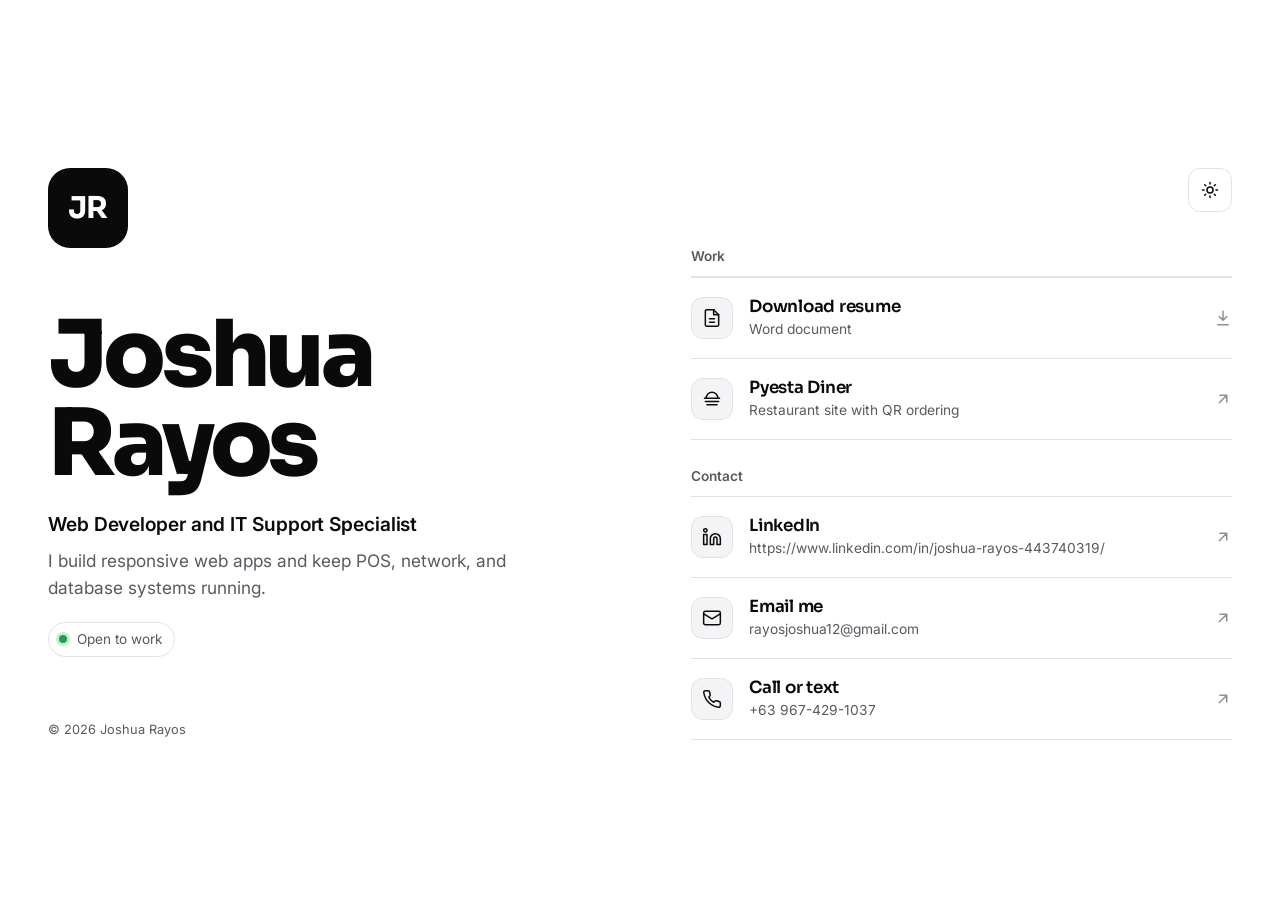
==== commit d5f2de4e: "Update index.html" ====
--- a/index.html
+++ b/index.html
@@ -27,7 +27,7 @@
     "@type": "Person",
     "name": "Joshua Rayos",
     "jobTitle": "Web Developer and IT Support Specialist",
-    "sameAs": ["https://linkedin.com/in/joshuarayos"]
+    "sameAs": ["https://www.linkedin.com/in/joshua-rayos-443740319/"]
   }
   </script>
 </head>
@@ -85,7 +85,7 @@
         <li>
           <a class="link" href="https://linkedin.com/in/joshuarayos" target="_blank" rel="noopener">
             <span class="icon"><svg viewBox="0 0 24 24" fill="none" stroke="currentColor" stroke-width="1.8" stroke-linecap="round" stroke-linejoin="round" aria-hidden="true"><path d="M16 8a6 6 0 0 1 6 6v7h-4v-7a2 2 0 0 0-4 0v7h-4v-7a6 6 0 0 1 6-6zM2 9h4v12H2zM4 6a2 2 0 1 0 0-4 2 2 0 0 0 0 4z"/></svg></span>
-            <span class="text"><span class="title">LinkedIn</span><span class="sub">linkedin.com/in/joshuarayos</span></span>
+            <span class="text"><span class="title">LinkedIn</span><span class="sub">https://www.linkedin.com/in/joshua-rayos-443740319/</span></span>
             <svg class="go" viewBox="0 0 24 24" fill="none" stroke="currentColor" stroke-width="2" stroke-linecap="round" stroke-linejoin="round" aria-hidden="true"><path d="M7 17 17 7M8 7h9v9"/></svg>
           </a>
         </li>
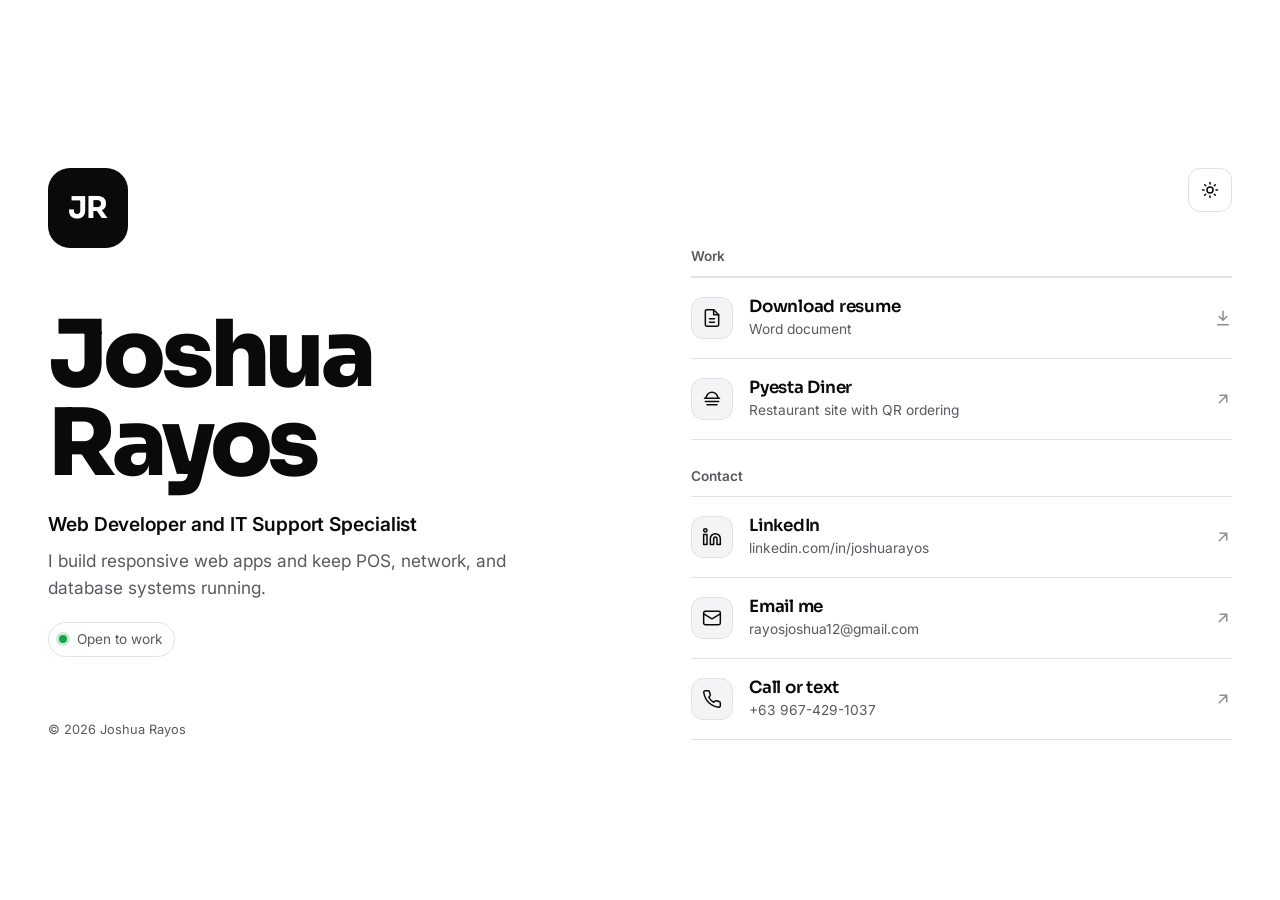
==== commit 0979b791: "Update index.html" ====
--- a/index.html
+++ b/index.html
@@ -27,7 +27,7 @@
     "@type": "Person",
     "name": "Joshua Rayos",
     "jobTitle": "Web Developer and IT Support Specialist",
-    "sameAs": ["https://www.linkedin.com/in/joshua-rayos-443740319/"]
+    "sameAs": [" linkedin.com/in/joshuarayos"]
   }
   </script>
 </head>
@@ -85,7 +85,7 @@
         <li>
           <a class="link" href="https://linkedin.com/in/joshuarayos" target="_blank" rel="noopener">
             <span class="icon"><svg viewBox="0 0 24 24" fill="none" stroke="currentColor" stroke-width="1.8" stroke-linecap="round" stroke-linejoin="round" aria-hidden="true"><path d="M16 8a6 6 0 0 1 6 6v7h-4v-7a2 2 0 0 0-4 0v7h-4v-7a6 6 0 0 1 6-6zM2 9h4v12H2zM4 6a2 2 0 1 0 0-4 2 2 0 0 0 0 4z"/></svg></span>
-            <span class="text"><span class="title">LinkedIn</span><span class="sub">https://www.linkedin.com/in/joshua-rayos-443740319/</span></span>
+            <span class="text"><span class="title">LinkedIn</span><span class="sub"> linkedin.com/in/joshuarayos</span></span>
             <svg class="go" viewBox="0 0 24 24" fill="none" stroke="currentColor" stroke-width="2" stroke-linecap="round" stroke-linejoin="round" aria-hidden="true"><path d="M7 17 17 7M8 7h9v9"/></svg>
           </a>
         </li>
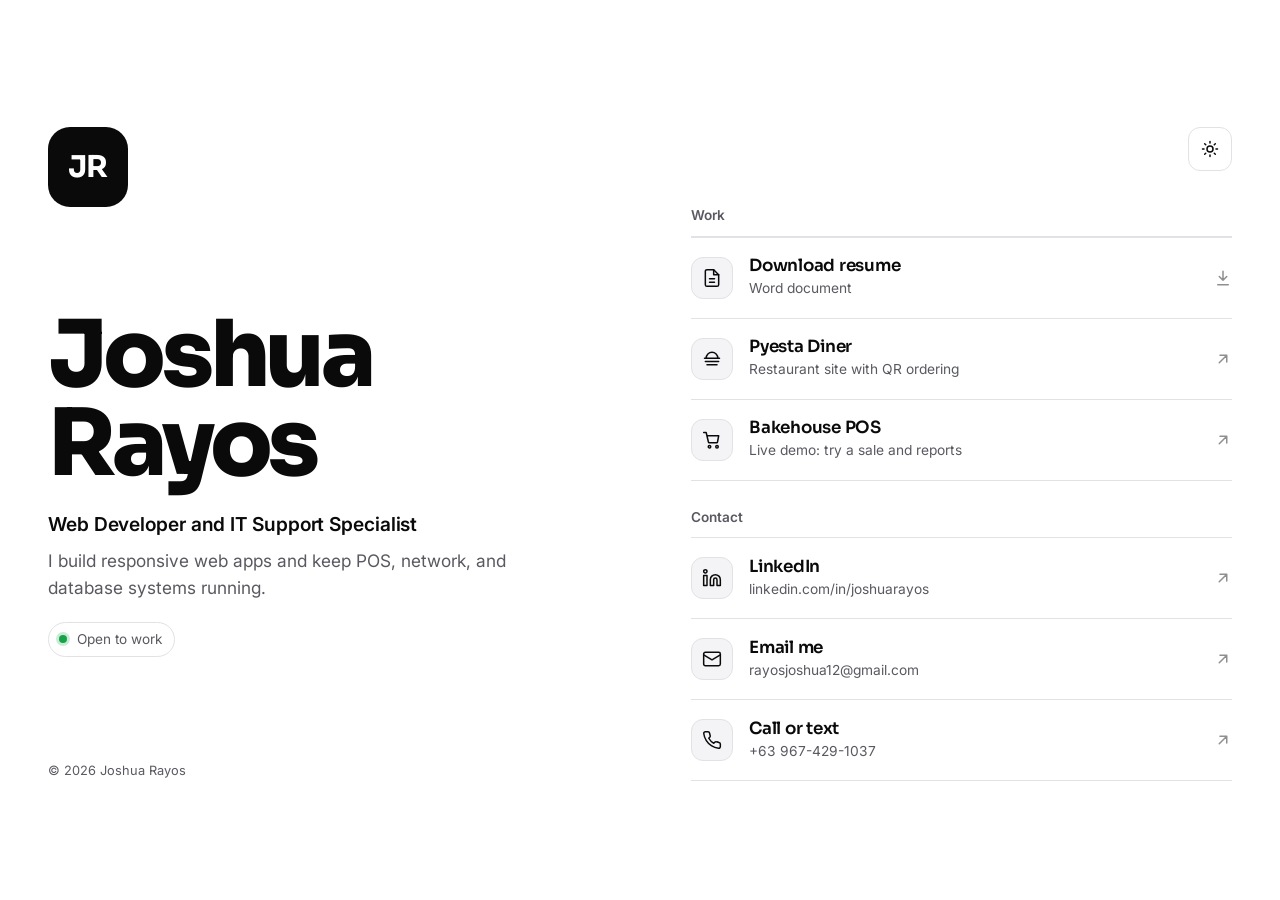
==== commit 3ae51db6: "Update index.html" ====
--- a/index.html
+++ b/index.html
@@ -27,7 +27,7 @@
     "@type": "Person",
     "name": "Joshua Rayos",
     "jobTitle": "Web Developer and IT Support Specialist",
-    "sameAs": [" linkedin.com/in/joshuarayos"]
+    "sameAs": ["https://linkedin.com/in/joshuarayos"]
   }
   </script>
 </head>
@@ -76,6 +76,13 @@
             <svg class="go" viewBox="0 0 24 24" fill="none" stroke="currentColor" stroke-width="2" stroke-linecap="round" stroke-linejoin="round" aria-hidden="true"><path d="M7 17 17 7M8 7h9v9"/></svg>
           </a>
         </li>
+        <li>
+          <a class="link" href="bakery-pos/" target="_blank" rel="noopener">
+            <span class="icon"><svg viewBox="0 0 24 24" fill="none" stroke="currentColor" stroke-width="1.8" stroke-linecap="round" stroke-linejoin="round" aria-hidden="true"><circle cx="9" cy="20" r="1.5"/><circle cx="18" cy="20" r="1.5"/><path d="M2 3h3l2.7 11.4a1 1 0 0 0 1 .8h8.9a1 1 0 0 0 1-.8L20 7H6"/></svg></span>
+            <span class="text"><span class="title">Bakehouse POS</span><span class="sub">Live demo: try a sale and reports</span></span>
+            <svg class="go" viewBox="0 0 24 24" fill="none" stroke="currentColor" stroke-width="2" stroke-linecap="round" stroke-linejoin="round" aria-hidden="true"><path d="M7 17 17 7M8 7h9v9"/></svg>
+          </a>
+        </li>
         </ul>
       </section>
 
@@ -85,7 +92,7 @@
         <li>
           <a class="link" href="https://linkedin.com/in/joshuarayos" target="_blank" rel="noopener">
             <span class="icon"><svg viewBox="0 0 24 24" fill="none" stroke="currentColor" stroke-width="1.8" stroke-linecap="round" stroke-linejoin="round" aria-hidden="true"><path d="M16 8a6 6 0 0 1 6 6v7h-4v-7a2 2 0 0 0-4 0v7h-4v-7a6 6 0 0 1 6-6zM2 9h4v12H2zM4 6a2 2 0 1 0 0-4 2 2 0 0 0 0 4z"/></svg></span>
-            <span class="text"><span class="title">LinkedIn</span><span class="sub"> linkedin.com/in/joshuarayos</span></span>
+            <span class="text"><span class="title">LinkedIn</span><span class="sub">linkedin.com/in/joshuarayos</span></span>
             <svg class="go" viewBox="0 0 24 24" fill="none" stroke="currentColor" stroke-width="2" stroke-linecap="round" stroke-linejoin="round" aria-hidden="true"><path d="M7 17 17 7M8 7h9v9"/></svg>
           </a>
         </li>
